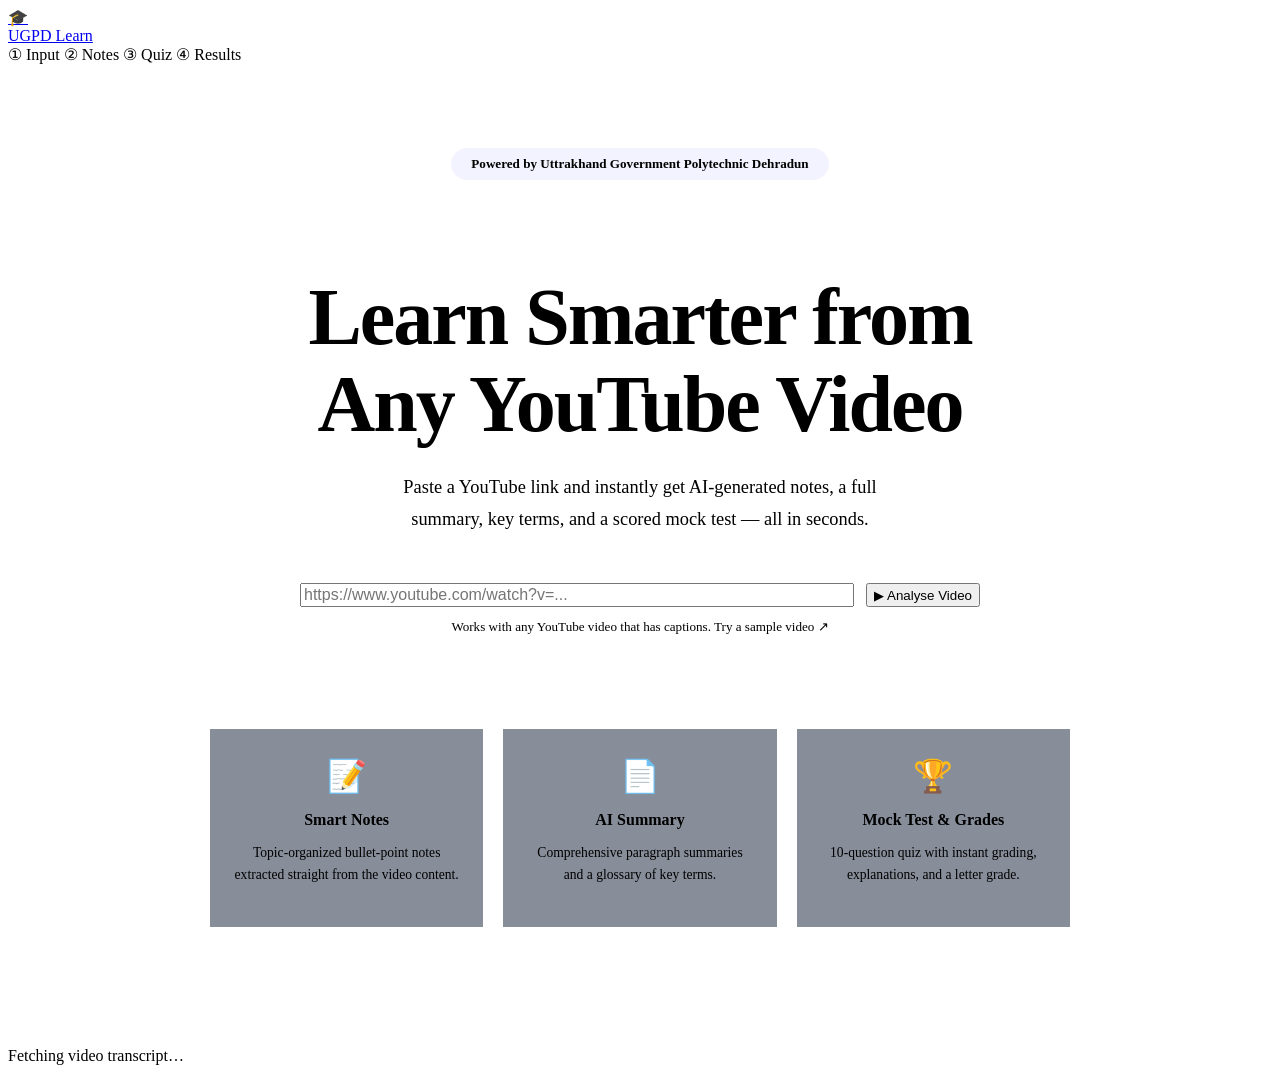
==== frontend/index.html @ 9644595b "done" ====
<!DOCTYPE html>
<html lang="en">

<head>
  <meta charset="UTF-8" />
  <meta name="viewport" content="width=device-width, initial-scale=1.0" />
  <title>YLearn — AI YouTube Learning Assistant</title>
  <meta name="description" content="Transform any YouTube video into smart notes, summaries, and mock tests with AI." />
  <link rel="stylesheet" href="/static/style.css" />
  <style>
    .hero {
      min-height: calc(100vh - 73px);
      display: flex;
      flex-direction: column;
      align-items: center;
      justify-content: center;
      padding: 60px 0 80px;
      text-align: center;
    }

    .hero-eyebrow {
      display: inline-flex;
      align-items: center;
      gap: 8px;
      padding: 8px 20px;
      border: 1px solid var(--border);
      border-radius: 99px;
      font-size: 0.82rem;
      font-weight: 600;
      color: var(--accent-2);
      background: rgba(108, 99, 255, 0.08);
      margin-bottom: 28px;
      animation: fadeIn 0.6s ease;
    }

    .hero-eyebrow span {
      animation: pulse 2s infinite;
    }

    @keyframes pulse {

      0%,
      100% {
        opacity: 1
      }

      50% {
        opacity: 0.4
      }
    }

    .hero h1 {
      font-family: var(--font-display);
      font-size: clamp(2.8rem, 7vw, 5rem);
      font-weight: 800;
      line-height: 1.08;
      letter-spacing: -2px;
      margin-bottom: 24px;
      animation: fadeIn 0.7s ease 0.1s both;
    }

    .hero p.subtitle {
      font-size: 1.15rem;
      color: var(--text-secondary);
      max-width: 540px;
      margin: 0 auto 48px;
      line-height: 1.75;
      animation: fadeIn 0.7s ease 0.2s both;
    }

    .url-box {
      width: 100%;
      max-width: 680px;
      animation: fadeIn 0.7s ease 0.3s both;
    }

    .url-input-wrapper {
      display: flex;
      gap: 12px;
      flex-wrap: wrap;
    }

    .url-input-wrapper .input-field {
      flex: 1;
      min-width: 260px;
      padding-right: 20px;
      font-size: 1rem;
    }

    .url-input-wrapper .btn {
      white-space: nowrap;
    }

    .url-hint {
      margin-top: 12px;
      font-size: 0.82rem;
      color: var(--text-muted);
    }

    .url-hint a {
      color: var(--accent-2);
      text-decoration: none;
    }

    .url-hint a:hover {
      text-decoration: underline;
    }

    /* Feature cards */
    .features {
      display: grid;
      grid-template-columns: repeat(3, 1fr);
      gap: 20px;
      margin-top: 80px;
      width: 100%;
      max-width: 860px;
      animation: fadeIn 0.8s ease 0.4s both;
    }

    @media(max-width:640px) {
      .features {
        grid-template-columns: 1fr;
      }
    }

    .feature-card {
      padding: 28px 24px;
      border-radius: var(--radius-lg);
      background: rgba(17, 29, 53, 0.5);
      border: 1px solid var(--border);
      backdrop-filter: blur(12px);
      transition: var(--transition);
      cursor: default;
    }

    .feature-card:hover {
      border-color: var(--border-hover);
      transform: translateY(-4px);
      box-shadow: var(--shadow-glow);
    }

    .feature-icon {
      font-size: 2rem;
      margin-bottom: 14px;
      display: block;
    }

    .feature-card h3 {
      font-family: var(--font-display);
      font-size: 1rem;
      font-weight: 700;
      margin-bottom: 8px;
    }

    .feature-card p {
      font-size: 0.85rem;
      color: var(--text-secondary);
      line-height: 1.6;
    }

    /* Video preview */
    #video-preview {
      margin-top: 28px;
      display: none;
      width: 100%;
      max-width: 680px;
      animation: fadeIn 0.4s ease;
    }

    .video-thumb-row {
      display: flex;
      gap: 16px;
      align-items: center;
      padding: 16px 20px;
    }

    .video-thumb-row img {
      width: 120px;
      height: 68px;
      object-fit: cover;
      border-radius: var(--radius-sm);
      flex-shrink: 0;
    }

    .video-info {
      flex: 1;
      text-align: left;
    }

    .video-info h4 {
      font-size: 0.95rem;
      font-weight: 600;
      margin-bottom: 6px;
    }

    .video-info .meta {
      font-size: 0.8rem;
      color: var(--text-secondary);
      display: flex;
      gap: 12px;
    }
  </style>
</head>

<body>
  <div class="bg-orbs"></div>

  <!-- Navbar -->
  <nav class="navbar">
    <div class="navbar-inner">
      <a href="/" class="navbar-brand">
        <div class="logo-icon">🎓</div>
        UGPD Learn
      </a>
      <div class="navbar-steps">
        <span class="step-pill active">① Input</span>
        <span class="step-pill">② Notes</span>
        <span class="step-pill">③ Quiz</span>
        <span class="step-pill">④ Results</span>
      </div>
    </div>
  </nav>

  <!-- Hero -->
  <main>
    <div class="page-wrapper">
      <section class="hero">
        <div class="hero-eyebrow">
          <span> Powered by Uttrakhand Government Polytechnic Dehradun</span>
        </div>
        <h1>
          Learn Smarter from<br />
          <span class="text-gradient">Any YouTube Video</span>
        </h1>
        <p class="subtitle">
          Paste a YouTube link and instantly get AI-generated notes, a full summary,
          key terms, and a scored mock test — all in seconds.
        </p>

        <!-- URL Input -->
        <div class="url-box">
          <div class="url-input-wrapper">
            <input id="youtube-url" class="input-field" type="url" placeholder="https://www.youtube.com/watch?v=..."
              autocomplete="off" />
            <button id="process-btn" class="btn btn-primary btn-lg" onclick="processVideo()">
              ▶ Analyse Video
            </button>
          </div>
          <p class="url-hint">
            Works with any YouTube video that has captions. Try a
            <a href="#" onclick="loadExample(); return false;">sample video ↗</a>
          </p>
        </div>

        <!-- Video Preview Card -->
        <div id="video-preview" class="glass-card url-box">
          <div class="video-thumb-row">
            <img id="thumb-img" src="" alt="thumbnail" />
            <div class="video-info">
              <h4 id="thumb-title">Loading...</h4>
              <div class="meta">
                <span id="thumb-words">— words</span>
                <span id="thumb-dur">— mins</span>
              </div>
            </div>
          </div>
          <div style="padding:0 20px 20px; display:flex; gap:10px;">
            <button class="btn btn-primary" style="flex:1" onclick="goToNotes()">📝 Get Notes & Summary</button>
            <button class="btn btn-outline" style="flex:1" onclick="goToQuiz()">🧠 Take Quiz Directly</button>
          </div>
        </div>

        <!-- Features -->
        <div class="features">
          <div class="feature-card">
            <span class="feature-icon">📝</span>
            <h3>Smart Notes</h3>
            <p>Topic-organized bullet-point notes extracted straight from the video content.</p>
          </div>
          <div class="feature-card">
            <span class="feature-icon">📄</span>
            <h3>AI Summary</h3>
            <p>Comprehensive paragraph summaries and a glossary of key terms.</p>
          </div>
          <div class="feature-card">
            <span class="feature-icon">🏆</span>
            <h3>Mock Test & Grades</h3>
            <p>10-question quiz with instant grading, explanations, and a letter grade.</p>
          </div>
        </div>
      </section>
    </div>
  </main>

  <!-- Loading Overlay -->
  <div class="loading-overlay" id="loading">
    <div class="spinner"></div>
    <p id="loading-msg">Fetching video transcript…</p>
  </div>

  <!-- Toast Container -->
  <div class="toast-container" id="toasts"></div>

  <script src="/static/app.js"></script>
  <script>
    function loadExample() {
      document.getElementById('youtube-url').value =
        'https://www.youtube.com/watch?v=aircAruvnKk';
    }
  </script>
</body>

</html>
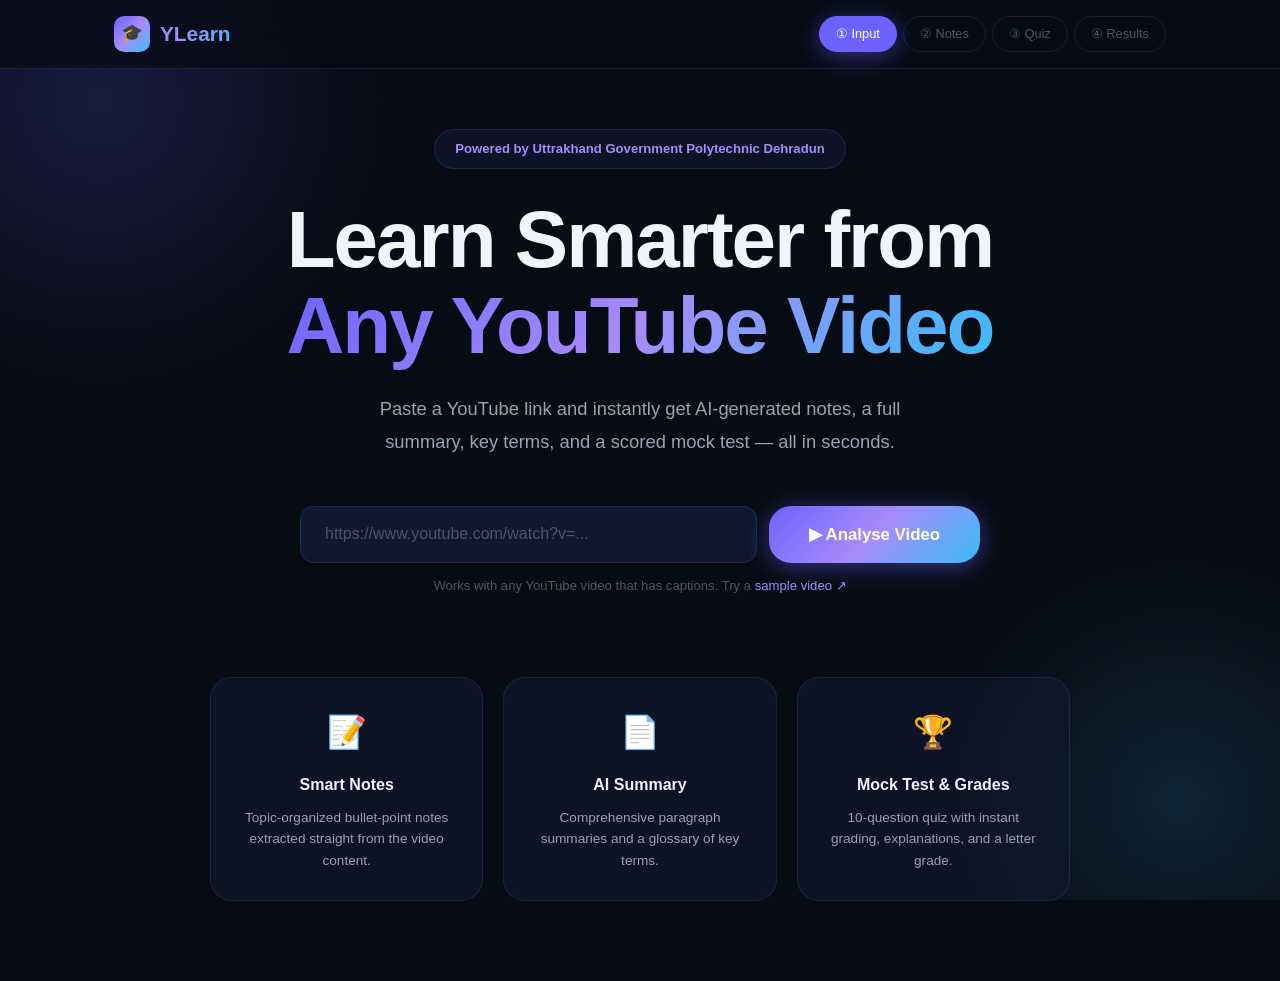
==== commit a192a87d: "Add deployment config for Netlify + Render.com" ====
--- a/frontend/index.html
+++ b/frontend/index.html
@@ -6,7 +6,7 @@
   <meta name="viewport" content="width=device-width, initial-scale=1.0" />
   <title>YLearn — AI YouTube Learning Assistant</title>
   <meta name="description" content="Transform any YouTube video into smart notes, summaries, and mock tests with AI." />
-  <link rel="stylesheet" href="/static/style.css" />
+  <link rel="stylesheet" href="./style.css" />
   <style>
     .hero {
       min-height: calc(100vh - 73px);
@@ -208,9 +208,9 @@
   <!-- Navbar -->
   <nav class="navbar">
     <div class="navbar-inner">
-      <a href="/" class="navbar-brand">
+      <a href="./index.html" class="navbar-brand">
         <div class="logo-icon">🎓</div>
-        UGPD Learn
+        YLearn
       </a>
       <div class="navbar-steps">
         <span class="step-pill active">① Input</span>
@@ -265,7 +265,7 @@
             </div>
           </div>
           <div style="padding:0 20px 20px; display:flex; gap:10px;">
-            <button class="btn btn-primary" style="flex:1" onclick="goToNotes()">📝 Get Notes & Summary</button>
+            <button class="btn btn-primary" style="flex:1" onclick="goToDashboard()">📊 Open Dashboard</button>
             <button class="btn btn-outline" style="flex:1" onclick="goToQuiz()">🧠 Take Quiz Directly</button>
           </div>
         </div>
@@ -301,7 +301,7 @@
   <!-- Toast Container -->
   <div class="toast-container" id="toasts"></div>
 
-  <script src="/static/app.js"></script>
+  <script src="./app.js"></script>
   <script>
     function loadExample() {
       document.getElementById('youtube-url').value =
--- a/frontend/style.css
+++ b/frontend/style.css
@@ -0,0 +1,426 @@
+@import url('https://fonts.googleapis.com/css2?family=Inter:wght@300;400;500;600;700;800;900&family=Space+Grotesk:wght@400;500;600;700&display=swap');
+
+/* ─── Design Tokens ─────────────────────────────────────────────────── */
+:root {
+  --bg-base:       #070b14;
+  --bg-surface:    #0d1526;
+  --bg-card:       #111d35;
+  --bg-hover:      #162240;
+
+  --accent-1:      #6c63ff;
+  --accent-2:      #a78bfa;
+  --accent-3:      #38bdf8;
+  --accent-grad:   linear-gradient(135deg, #6c63ff 0%, #a78bfa 50%, #38bdf8 100%);
+
+  --text-primary:  #f0f4ff;
+  --text-secondary:#94a3b8;
+  --text-muted:    #4a5568;
+
+  --success:       #22c55e;
+  --warning:       #f59e0b;
+  --danger:        #ef4444;
+
+  --border:        rgba(108, 99, 255, 0.18);
+  --border-hover:  rgba(108, 99, 255, 0.45);
+
+  --radius-sm:     8px;
+  --radius-md:     14px;
+  --radius-lg:     22px;
+  --radius-xl:     32px;
+
+  --shadow-glow:   0 0 40px rgba(108, 99, 255, 0.25);
+  --shadow-card:   0 8px 40px rgba(0, 0, 0, 0.45);
+  --shadow-btn:    0 4px 24px rgba(108, 99, 255, 0.45);
+
+  --transition:    all 0.25s cubic-bezier(0.4, 0, 0.2, 1);
+  --font-main:     'Inter', sans-serif;
+  --font-display:  'Space Grotesk', sans-serif;
+}
+
+/* ─── Reset ─────────────────────────────────────────────────────────── */
+*, *::before, *::after { box-sizing: border-box; margin: 0; padding: 0; }
+html { scroll-behavior: smooth; }
+body {
+  font-family: var(--font-main);
+  background: var(--bg-base);
+  color: var(--text-primary);
+  min-height: 100vh;
+  line-height: 1.65;
+  overflow-x: hidden;
+}
+
+/* ─── Scrollbar ──────────────────────────────────────────────────────── */
+::-webkit-scrollbar { width: 6px; }
+::-webkit-scrollbar-track { background: var(--bg-base); }
+::-webkit-scrollbar-thumb { background: var(--accent-1); border-radius: 99px; }
+
+/* ─── Animated Background ────────────────────────────────────────────── */
+.bg-orbs {
+  position: fixed;
+  inset: 0;
+  pointer-events: none;
+  z-index: 0;
+  overflow: hidden;
+}
+.bg-orbs::before {
+  content: '';
+  position: absolute;
+  width: 600px; height: 600px;
+  background: radial-gradient(circle, rgba(108,99,255,0.18) 0%, transparent 70%);
+  top: -200px; left: -200px;
+  animation: floatOrb1 18s ease-in-out infinite alternate;
+}
+.bg-orbs::after {
+  content: '';
+  position: absolute;
+  width: 500px; height: 500px;
+  background: radial-gradient(circle, rgba(56,189,248,0.14) 0%, transparent 70%);
+  bottom: -150px; right: -150px;
+  animation: floatOrb2 22s ease-in-out infinite alternate;
+}
+@keyframes floatOrb1 { from{transform:translate(0,0)} to{transform:translate(120px,80px)} }
+@keyframes floatOrb2 { from{transform:translate(0,0)} to{transform:translate(-100px,-60px)} }
+
+/* ─── Layout ─────────────────────────────────────────────────────────── */
+.page-wrapper {
+  position: relative;
+  z-index: 1;
+  max-width: 1100px;
+  margin: 0 auto;
+  padding: 0 24px;
+}
+
+/* ─── Navbar ─────────────────────────────────────────────────────────── */
+.navbar {
+  position: sticky;
+  top: 0;
+  z-index: 100;
+  backdrop-filter: blur(18px);
+  -webkit-backdrop-filter: blur(18px);
+  background: rgba(7,11,20,0.7);
+  border-bottom: 1px solid var(--border);
+  padding: 16px 0;
+}
+.navbar-inner {
+  max-width: 1100px;
+  margin: 0 auto;
+  padding: 0 24px;
+  display: flex;
+  align-items: center;
+  justify-content: space-between;
+}
+.navbar-brand {
+  display: flex;
+  align-items: center;
+  gap: 10px;
+  text-decoration: none;
+  font-family: var(--font-display);
+  font-size: 1.3rem;
+  font-weight: 700;
+  background: var(--accent-grad);
+  -webkit-background-clip: text;
+  -webkit-text-fill-color: transparent;
+  background-clip: text;
+}
+.navbar-brand .logo-icon {
+  width: 36px; height: 36px;
+  background: var(--accent-grad);
+  border-radius: 10px;
+  display: flex;
+  align-items: center;
+  justify-content: center;
+  font-size: 1.1rem;
+  -webkit-text-fill-color: white;
+}
+.navbar-steps {
+  display: flex;
+  align-items: center;
+  gap: 6px;
+}
+.step-pill {
+  padding: 6px 16px;
+  border-radius: 99px;
+  font-size: 0.8rem;
+  font-weight: 500;
+  border: 1px solid var(--border);
+  color: var(--text-muted);
+  background: transparent;
+  text-decoration: none;
+  transition: var(--transition);
+}
+.step-pill.active {
+  background: var(--accent-1);
+  color: white;
+  border-color: var(--accent-1);
+  box-shadow: var(--shadow-btn);
+}
+.step-pill.done {
+  border-color: var(--success);
+  color: var(--success);
+}
+
+/* ─── Glass Card ─────────────────────────────────────────────────────── */
+.glass-card {
+  background: rgba(17, 29, 53, 0.65);
+  backdrop-filter: blur(16px);
+  -webkit-backdrop-filter: blur(16px);
+  border: 1px solid var(--border);
+  border-radius: var(--radius-lg);
+  box-shadow: var(--shadow-card);
+  transition: var(--transition);
+}
+.glass-card:hover {
+  border-color: var(--border-hover);
+}
+
+/* ─── Buttons ────────────────────────────────────────────────────────── */
+.btn {
+  display: inline-flex;
+  align-items: center;
+  gap: 8px;
+  padding: 14px 30px;
+  border-radius: var(--radius-md);
+  font-size: 0.95rem;
+  font-weight: 600;
+  cursor: pointer;
+  border: none;
+  text-decoration: none;
+  transition: var(--transition);
+  font-family: var(--font-main);
+}
+.btn-primary {
+  background: var(--accent-grad);
+  color: white;
+  box-shadow: var(--shadow-btn);
+}
+.btn-primary:hover {
+  transform: translateY(-2px);
+  box-shadow: 0 8px 32px rgba(108,99,255,0.6);
+}
+.btn-primary:active { transform: translateY(0); }
+.btn-outline {
+  background: transparent;
+  color: var(--accent-2);
+  border: 1px solid var(--border-hover);
+}
+.btn-outline:hover {
+  background: rgba(108,99,255,0.1);
+  border-color: var(--accent-2);
+}
+.btn-success {
+  background: linear-gradient(135deg, #22c55e, #16a34a);
+  color: white;
+  box-shadow: 0 4px 20px rgba(34,197,94,0.35);
+}
+.btn-success:hover { transform: translateY(-2px); }
+.btn-danger {
+  background: linear-gradient(135deg, #ef4444, #dc2626);
+  color: white;
+}
+.btn-lg { padding: 18px 40px; font-size: 1.05rem; border-radius: var(--radius-lg); }
+.btn:disabled { opacity: 0.5; cursor: not-allowed; transform: none !important; }
+
+/* ─── Input ──────────────────────────────────────────────────────────── */
+.input-group {
+  position: relative;
+  width: 100%;
+}
+.input-field {
+  width: 100%;
+  padding: 18px 24px;
+  background: rgba(17,29,53,0.8);
+  border: 1.5px solid var(--border);
+  border-radius: var(--radius-md);
+  color: var(--text-primary);
+  font-size: 1rem;
+  font-family: var(--font-main);
+  outline: none;
+  transition: var(--transition);
+}
+.input-field::placeholder { color: var(--text-muted); }
+.input-field:focus {
+  border-color: var(--accent-1);
+  box-shadow: 0 0 0 4px rgba(108,99,255,0.15);
+}
+
+/* ─── Badge / Tag ────────────────────────────────────────────────────── */
+.badge {
+  display: inline-flex;
+  align-items: center;
+  gap: 5px;
+  padding: 4px 12px;
+  border-radius: 99px;
+  font-size: 0.78rem;
+  font-weight: 600;
+}
+.badge-purple { background: rgba(108,99,255,0.2); color: var(--accent-2); border: 1px solid rgba(108,99,255,0.3); }
+.badge-blue   { background: rgba(56,189,248,0.15); color: var(--accent-3); border: 1px solid rgba(56,189,248,0.3); }
+.badge-green  { background: rgba(34,197,94,0.15); color: var(--success); border: 1px solid rgba(34,197,94,0.3); }
+.badge-red    { background: rgba(239,68,68,0.15); color: var(--danger); border: 1px solid rgba(239,68,68,0.3); }
+.badge-yellow { background: rgba(245,158,11,0.15); color: var(--warning); border: 1px solid rgba(245,158,11,0.3); }
+
+/* ─── Section Title ──────────────────────────────────────────────────── */
+.section-title {
+  font-family: var(--font-display);
+  font-size: 1.4rem;
+  font-weight: 700;
+  color: var(--text-primary);
+  margin-bottom: 20px;
+  display: flex;
+  align-items: center;
+  gap: 10px;
+}
+.section-title .icon {
+  width: 36px; height: 36px;
+  background: var(--accent-grad);
+  border-radius: 10px;
+  display: flex;
+  align-items: center;
+  justify-content: center;
+  font-size: 1rem;
+  flex-shrink: 0;
+}
+
+/* ─── Loading Spinner ────────────────────────────────────────────────── */
+.spinner {
+  width: 48px; height: 48px;
+  border: 3px solid var(--border);
+  border-top-color: var(--accent-1);
+  border-radius: 50%;
+  animation: spin 0.8s linear infinite;
+}
+@keyframes spin { to { transform: rotate(360deg); } }
+
+.loading-overlay {
+  position: fixed;
+  inset: 0;
+  background: rgba(7,11,20,0.85);
+  backdrop-filter: blur(8px);
+  display: flex;
+  flex-direction: column;
+  align-items: center;
+  justify-content: center;
+  gap: 20px;
+  z-index: 999;
+  opacity: 0;
+  pointer-events: none;
+  transition: opacity 0.3s;
+}
+.loading-overlay.active {
+  opacity: 1;
+  pointer-events: all;
+}
+.loading-overlay p {
+  color: var(--text-secondary);
+  font-size: 1rem;
+  font-weight: 500;
+}
+
+/* ─── Toast Notification ─────────────────────────────────────────────── */
+.toast-container {
+  position: fixed;
+  bottom: 28px;
+  right: 28px;
+  display: flex;
+  flex-direction: column;
+  gap: 10px;
+  z-index: 9999;
+}
+.toast {
+  padding: 14px 20px;
+  border-radius: var(--radius-md);
+  font-size: 0.9rem;
+  font-weight: 500;
+  max-width: 340px;
+  backdrop-filter: blur(16px);
+  animation: slideInToast 0.3s ease-out;
+  display: flex;
+  align-items: center;
+  gap: 10px;
+  border: 1px solid transparent;
+}
+.toast-error   { background: rgba(239,68,68,0.2); border-color: rgba(239,68,68,0.4); color: #fca5a5; }
+.toast-success { background: rgba(34,197,94,0.2); border-color: rgba(34,197,94,0.4); color: #86efac; }
+.toast-info    { background: rgba(108,99,255,0.2); border-color: rgba(108,99,255,0.4); color: var(--accent-2); }
+@keyframes slideInToast {
+  from { transform: translateX(100px); opacity: 0; }
+  to   { transform: translateX(0); opacity: 1; }
+}
+
+/* ─── Progress Bar ───────────────────────────────────────────────────── */
+.progress-bar-track {
+  width: 100%;
+  height: 8px;
+  background: var(--bg-hover);
+  border-radius: 99px;
+  overflow: hidden;
+}
+.progress-bar-fill {
+  height: 100%;
+  background: var(--accent-grad);
+  border-radius: 99px;
+  transition: width 0.5s cubic-bezier(0.4,0,0.2,1);
+}
+
+/* ─── Tabs ───────────────────────────────────────────────────────────── */
+.tabs {
+  display: flex;
+  gap: 4px;
+  background: var(--bg-surface);
+  border-radius: var(--radius-md);
+  padding: 4px;
+  border: 1px solid var(--border);
+}
+.tab-btn {
+  flex: 1;
+  padding: 10px 20px;
+  border: none;
+  border-radius: calc(var(--radius-md) - 4px);
+  background: transparent;
+  color: var(--text-secondary);
+  font-size: 0.9rem;
+  font-weight: 500;
+  cursor: pointer;
+  transition: var(--transition);
+  font-family: var(--font-main);
+}
+.tab-btn.active {
+  background: var(--accent-1);
+  color: white;
+  box-shadow: 0 2px 12px rgba(108,99,255,0.4);
+}
+.tab-btn:hover:not(.active) { background: var(--bg-hover); color: var(--text-primary); }
+
+.tab-panel { display: none; }
+.tab-panel.active { display: block; animation: fadeIn 0.3s ease; }
+@keyframes fadeIn { from{opacity:0;transform:translateY(8px)} to{opacity:1;transform:translateY(0)} }
+
+/* ─── Utility ────────────────────────────────────────────────────────── */
+.text-gradient {
+  background: var(--accent-grad);
+  -webkit-background-clip: text;
+  -webkit-text-fill-color: transparent;
+  background-clip: text;
+}
+.text-center { text-align: center; }
+.mt-8  { margin-top: 8px; }
+.mt-12 { margin-top: 12px; }
+.mt-16 { margin-top: 16px; }
+.mt-24 { margin-top: 24px; }
+.mt-32 { margin-top: 32px; }
+.mt-48 { margin-top: 48px; }
+.mb-8  { margin-bottom: 8px; }
+.mb-16 { margin-bottom: 16px; }
+.mb-24 { margin-bottom: 24px; }
+.flex  { display: flex; }
+.flex-center { display: flex; align-items: center; justify-content: center; }
+.gap-8  { gap: 8px; }
+.gap-12 { gap: 12px; }
+.gap-16 { gap: 16px; }
+
+/* ─── Responsive ─────────────────────────────────────────────────────── */
+@media (max-width: 640px) {
+  .navbar-steps { display: none; }
+  .page-wrapper { padding: 0 16px; }
+  .btn-lg { padding: 14px 24px; }
+}
